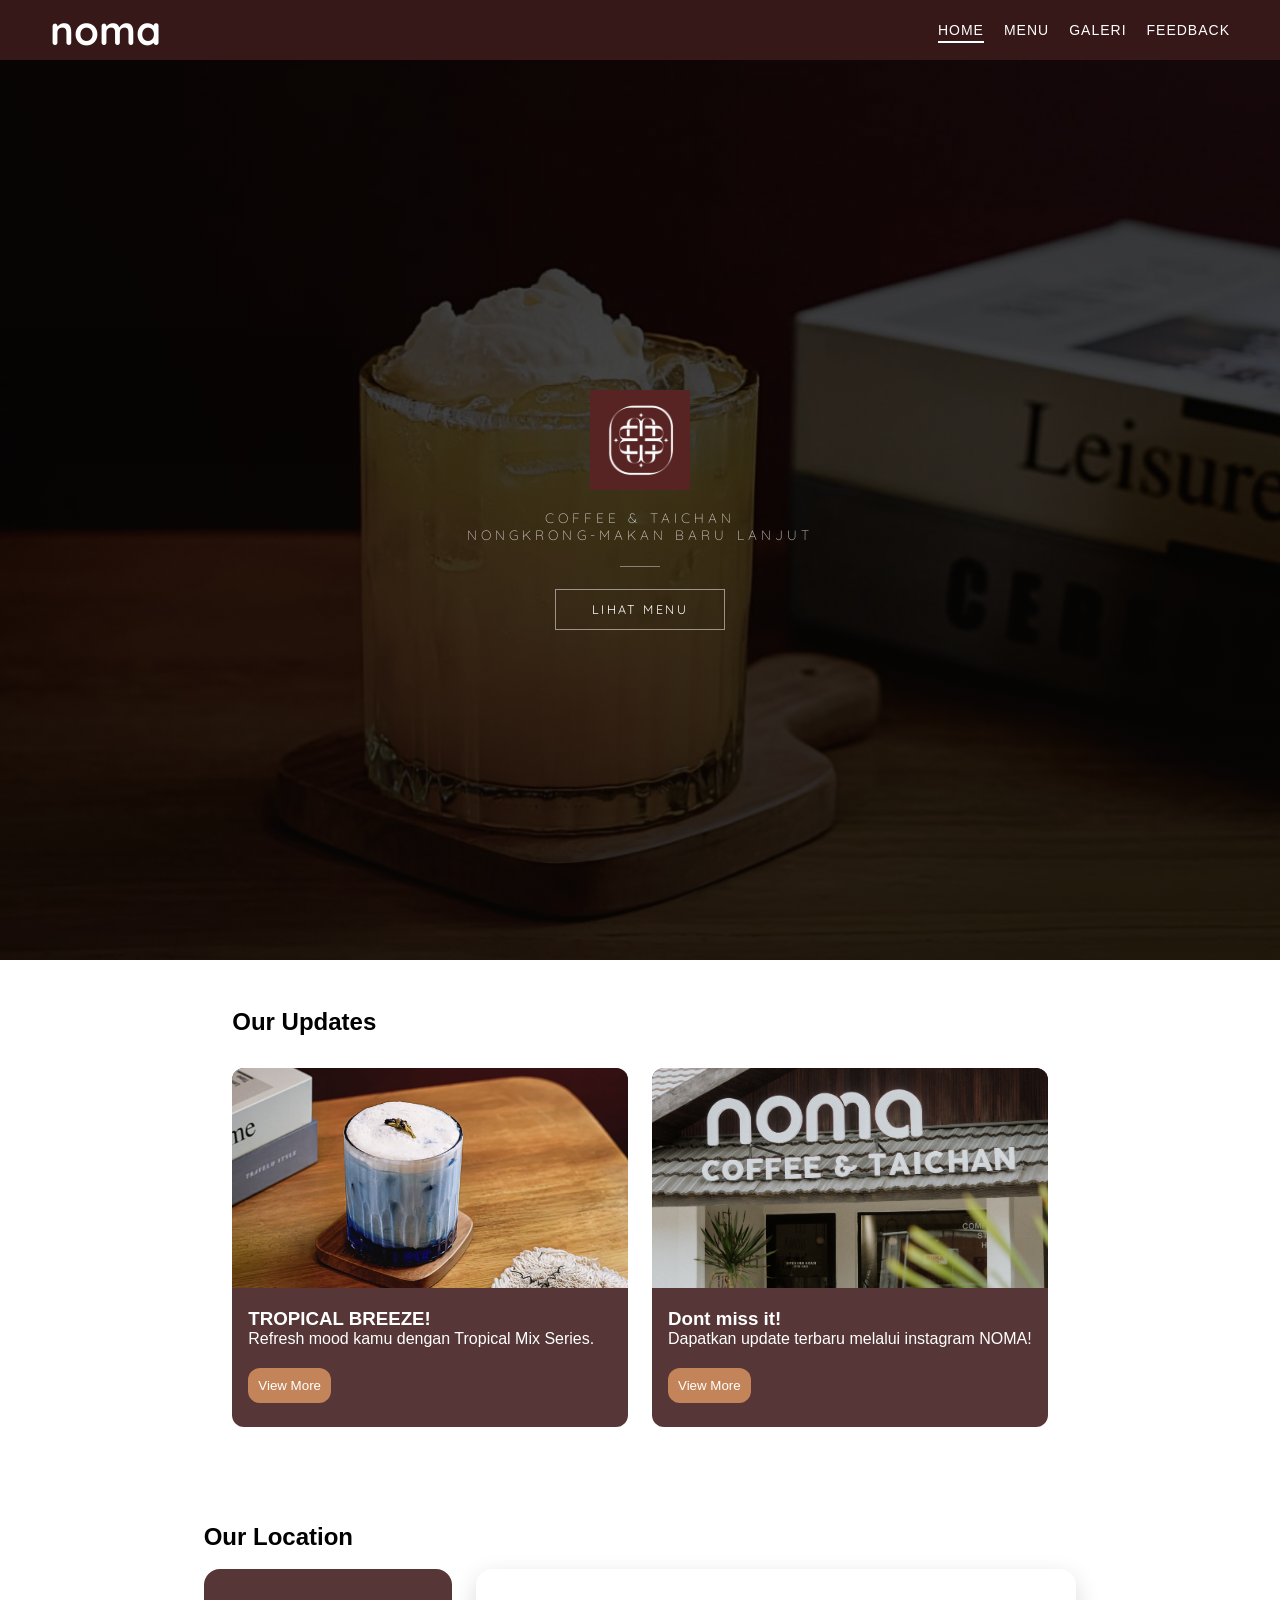
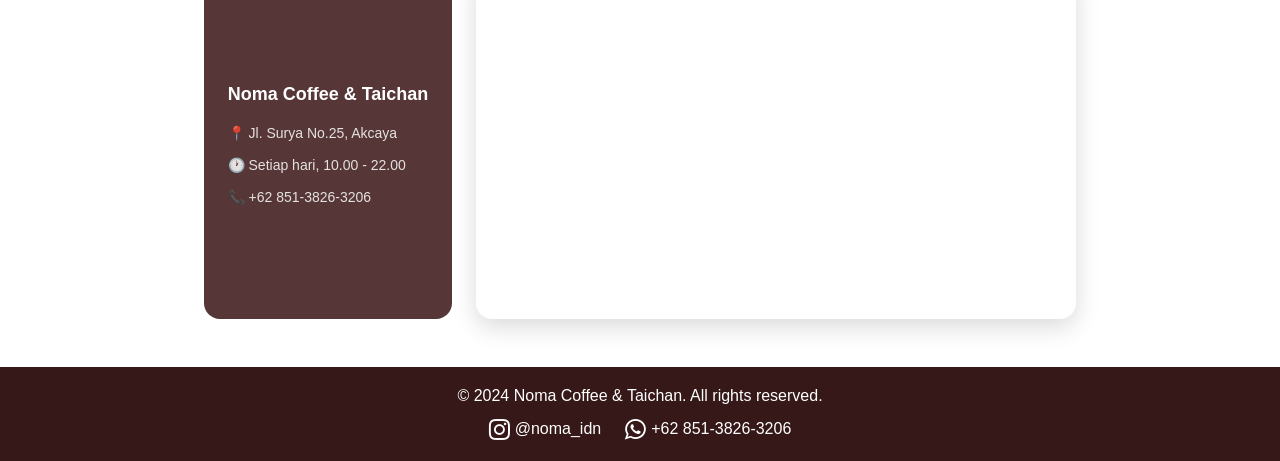
==== index.html @ 1a9ff08d "initial commit" ====
<!DOCTYPE html>
<html lang="en">
<head>
    <meta charset="UTF-8">
    <meta name="viewport" content="width=device-width, initial-scale=1.0">
    <title>Home — Noma Coffee & Taichan</title>
    <link rel="stylesheet" href="/css/Homepage.css">
    <link href="https://fonts.googleapis.com/css2?family=Quicksand:wght@300..700&display=swap" rel="stylesheet">
    <link rel="stylesheet" href="https://cdnjs.cloudflare.com/ajax/libs/font-awesome/4.7.0/css/font-awesome.min.css">
</head>

<body>
    <nav class="navbar">
        <div class="logo">
            <a href="index.html" class="logo-text">noma</a>
        </div>
        <ul class="menu">
            <li><a href="index.html" class="active-page" id="home">HOME</a></li>
            <li><a href="Menu.html" id="menu">MENU</a></li>
            <li><a href="Galery.html" id="galery">GALERI</a></li>
            <li><a href="Feedback.html" id="feedback">FEEDBACK</a></li>
        </ul>
    </nav>
    <section id="opening">
        <div class="slide active"><img src="../Aset/IMG-Opening/IMG-Opening1.jpeg" class="opening"></div>
        <div class="slide"><img src="../Aset/IMG-Opening/IMG-Opening2.jpeg" class="opening"></div>
        <div class="slide"><img src="../Aset/IMG-Opening/IMG-Opening3.jpeg" class="opening"></div>
        <div class="slide"><img src="../Aset/IMG-Opening/IMG-Opening4.jpeg" class="opening"></div>
        <div class="slide"><img src="../Aset/IMG-Opening/IMG-Opening5.jpeg" class="opening"></div>

        <div class="opening-overlay"></div>

        <div class="opening-content">
            <img src="../Aset/Logo.png" class="opening-logo" alt="Noma Coffee & Taichan">
            <p class="opening-tagline">Coffee &amp; Taichan</p>
            <p class="opening-tagline">NOngkrong-Makan baru lanjut</p>
            <div class="opening-divider"></div>
            <a href="../Menu/Menu.html" class="opening-cta">Lihat Menu</a>
        </div>
    </section>

    <section id="updates">
        <div class="container">
            <h2>Our Updates</h2>

            <div class="news-grid">
                <article class="card card-featured">
                    <img src="../Aset/IMG-Opening/IMG-Opening3.jpeg" alt="">
                    <div class="card-body">
                        <h3>TROPICAL BREEZE!</h3> 
                        <p>Refresh mood kamu dengan Tropical Mix Series.</p> 
                        <button class="btn" onclick="location.href='../Menu/Menu.html'">View More</button>
                    </div>  
                </article>
                <article class="card card-featured">
                    <img src="../Aset/DIT07999.jpg" alt="">
                    <div class="card-body">
                        <h3>Dont miss it!</h3> 
                        <p>Dapatkan update terbaru melalui instagram NOMA!</p>
                        <button class="btn" onclick="window.open('https://www.instagram.com/noma_idn/', '_blank')">View More</button>
                    </div>  
                </article>
            </div>
        </div>
    </section>

    <section id="location">
        <div class="container">
            <h2>Our Location</h2><br>
            <div class="map-wrapper">
                <div class="map-info">
                    <h3>Noma Coffee & Taichan</h3>
                    <p>📍 Jl. Surya No.25, Akcaya</p>
                    <p>🕐 Setiap hari, 10.00 - 22.00</p>
                    <p>📞 +62 851-3826-3206</p>
                </div>
                <iframe src="https://www.google.com/maps/embed?pb=!1m18!1m12!1m3!1d3989.8169103978153!2d109.32855907521426!3d-0.04816839995134646!2m3!1f0!2f0!3f0!3m2!1i1024!2i768!4f13.1!3m3!1m2!1s0x2e1d5900439c887d%3A0xdb4344cf264f727d!2sNoma%20Coffee%20%26%20Taichan!5e0!3m2!1sen!2sid!4v1777442692092!5m2!1sen!2sid" width="600" height="450" style="border:0;" allowfullscreen="" loading="lazy" referrerpolicy="no-referrer-when-downgrade">
                </iframe>
            </div>
        </div>
    </section>

    <footer>
        <label>&copy; 2024 Noma Coffee & Taichan. All rights reserved.</label><br>
        <div class="sosmed-grup">
        <a class="sosmed" href="https://www.instagram.com/noma_idn/" target="_blank"> 
            <i class="fa fa-instagram" style="font-size:24px"></i>@noma_idn</a>
        <a class="sosmed" href="https://web.whatsapp.com/send/?phone=%2B6285138263206&text&type=phone_number&app_absent=0" target="_blank"> 
            <i class="fa fa-whatsapp" style="font-size:24px"></i>+62 851-3826-3206</a>
        </div>    
    </footer>
    <script src="/javascript/Homepage.js"></script>
</body>
</html>
---- css/Homepage.css ----
* {
  margin: 0;
  padding: 0;
  box-sizing: border-box;
  font-family: sans-serif;
}

body {
    min-height: 100vh;
    display: flex;
    flex-direction: column;
    background-color: white;
}
footer {
    text-align: center;
    background-color: #361818;
    color: white;
    padding: 20px;
    margin-top: auto;
}

.sosmed-grup {
    display: flex;
    justify-content: center;
    align-items: center;
    gap: 24px;
    margin-top: 12px;
}

.sosmed {
    display: flex;
    align-items: center;
    gap: 5px;
    color: white;
}

a{
    text-decoration: none;
    color: white;
}

footer .sosmed{
    display: flex;
    justify-content: center;
    align-items: center;
    gap: 5px;
}

.navbar {
  display: flex;
  justify-content: space-between;
  align-items: center;
  padding: 0px 50px ;
  height: 60px;
  background-color: #361818;
  position: sticky;
  width: 100%;
  top: 0;
  left: 0;
  overflow: hidden;
  text-decoration: none;
  z-index: 100;
}

.logo-text {
    font-family: Quicksand, sans-serif;
    color: white;
    font-size: 40px;
    font-weight: bold;
    text-decoration: none;
}

.btn {
    margin-top: 10px;
    padding: 10px 10px;
    background-color: #C4845A;
    color: white;
    border: none;
    border-radius: 12px;
    cursor: pointer;
}

.btn:hover {
  background: #A8663E;
  box-shadow: 0 4px 12px rgba(164, 100, 58, 0.4);
  transform: translateY(-1px);
}

.menu {
    list-style: none;
    display: flex;
    gap: 20px;
}

.menu li a {
    text-decoration: none;
    color: white;
    font-size: 14px;
    transition: 0.3s;
    letter-spacing: 1px;
}

.menu li a:hover {
    color: rgb(113, 26, 26);
}

.menu li a.active-page {
    border-bottom: 2px solid white;
    padding-bottom: 3px;
}

#opening {
    position: relative;
    width: 100%;
    height: 100vh;
    overflow: hidden;
    background-color: #000;
}

#opening .slide {
    position: absolute;
    inset: 0;
    opacity: 0;
    transition: opacity 0.5s ease;
}

#opening .slide.active {
    opacity: 1;
}

#opening .opening {
    width: 100%;
    height: 100%;
    object-fit: cover;
    display: block;
    opacity: 0.3;
}

.opening-overlay {
    position: absolute;
    inset: 0;
    background: linear-gradient(
        to bottom,
        rgba(10,7,5,0.25) 0%,
        rgba(10,7,5,0.10) 40%,
        rgba(10,7,5,0.55) 100%
    );
    z-index: 2;
}

.opening-content {
    position: absolute;
    inset: 0;
    z-index: 3;
    display: flex;
    flex-direction: column;
    align-items: center;
    justify-content: center;
    text-align: center;
    padding: 2rem;
}

.opening-logo {
    width: 100px;
    filter: brightness(1);
    margin-bottom: 1.2rem;
    transform: translateY(12px);
    animation: openingFadeUp 1s ease 0.3s forwards;
}

.opening-tagline {
    font-family: 'Quicksand', sans-serif;
    font-weight: 300;
    font-size: 0.85rem;
    letter-spacing: 0.3em;
    text-transform: uppercase;
    color: rgba(255, 255, 255, 0.75);
    opacity: 1;
    transform: translateY(10px);
    animation: openingFadeUp 1s ease 0.55s forwards;
}

.opening-divider {
    width: 40px;
    height: 1px;
    background: rgba(255, 255, 255, 0.4);
    margin: 1.4rem auto;
    opacity: 1;
    animation: openingFadeUp 1s ease 0.75s forwards;
}

.opening-cta {
    font-family: 'Quicksand', sans-serif;
    font-weight: 400;
    font-size: 0.78rem;
    letter-spacing: 0.2em;
    text-transform: uppercase;
    color: #fff;
    text-decoration: none;
    border: 1px solid rgba(255, 255, 255, 0.5);
    padding: 0.75rem 2.2rem;
    transition: background 0.2s, border-color 0.2s;
    opacity: 1;
    animation: openingFadeUp 1s ease 0.95s forwards;
}

.opening-cta:hover {
    background: rgba(255, 255, 255, 0.12);
    border-color: rgba(255, 255, 255, 0.9);
}

@keyframes openingFadeUp {
    to {
        transform: translateY(0);
    }
}

.container{
  padding: 48px;
  
}
.container h2{
    color: black;
}

#updates, #location{
  color: #000;
  max-width: 1200px;
  margin: 0 auto;
  padding: 0 80px;
}

.news-grid {
  display: grid;
  grid-template-columns: repeat(2, 1fr);
  gap: 24px;
  margin-top: 32px;
}

.card img {
    width: 100%;
    height: 220px;
    object-fit: cover;
}

.card {
    color: white;
    background: rgb(86, 54, 54);
    border-radius: 12px;
    overflow: hidden;
}

.card-body {
    padding: 16px 16px 24px 16px;
}

.card-body p {
    margin-bottom: 10px;
}

.map-wrapper {
    display: flex;
    gap: 24px;
    align-items: stretch;
}

.map-info {
    background: rgb(86, 54, 54);
    color: white;
    border-radius: 16px;
    padding: 24px;
    min-width: 220px;
    display: flex;
    flex-direction: column;
    justify-content: center;
    gap: 16px;
}

.map-info h3 {
    font-size: 18px;
    font-weight: 600;
    margin-bottom: 4px;
}

.map-info p {
    font-size: 14px;
    color: rgba(255,255,255,0.85);
}

.map-wrapper iframe {
    flex: 1;
    height: 350px;
    border-radius: 16px;
    border: none;
    box-shadow: 0 8px 24px rgba(0,0,0,0.15);
}
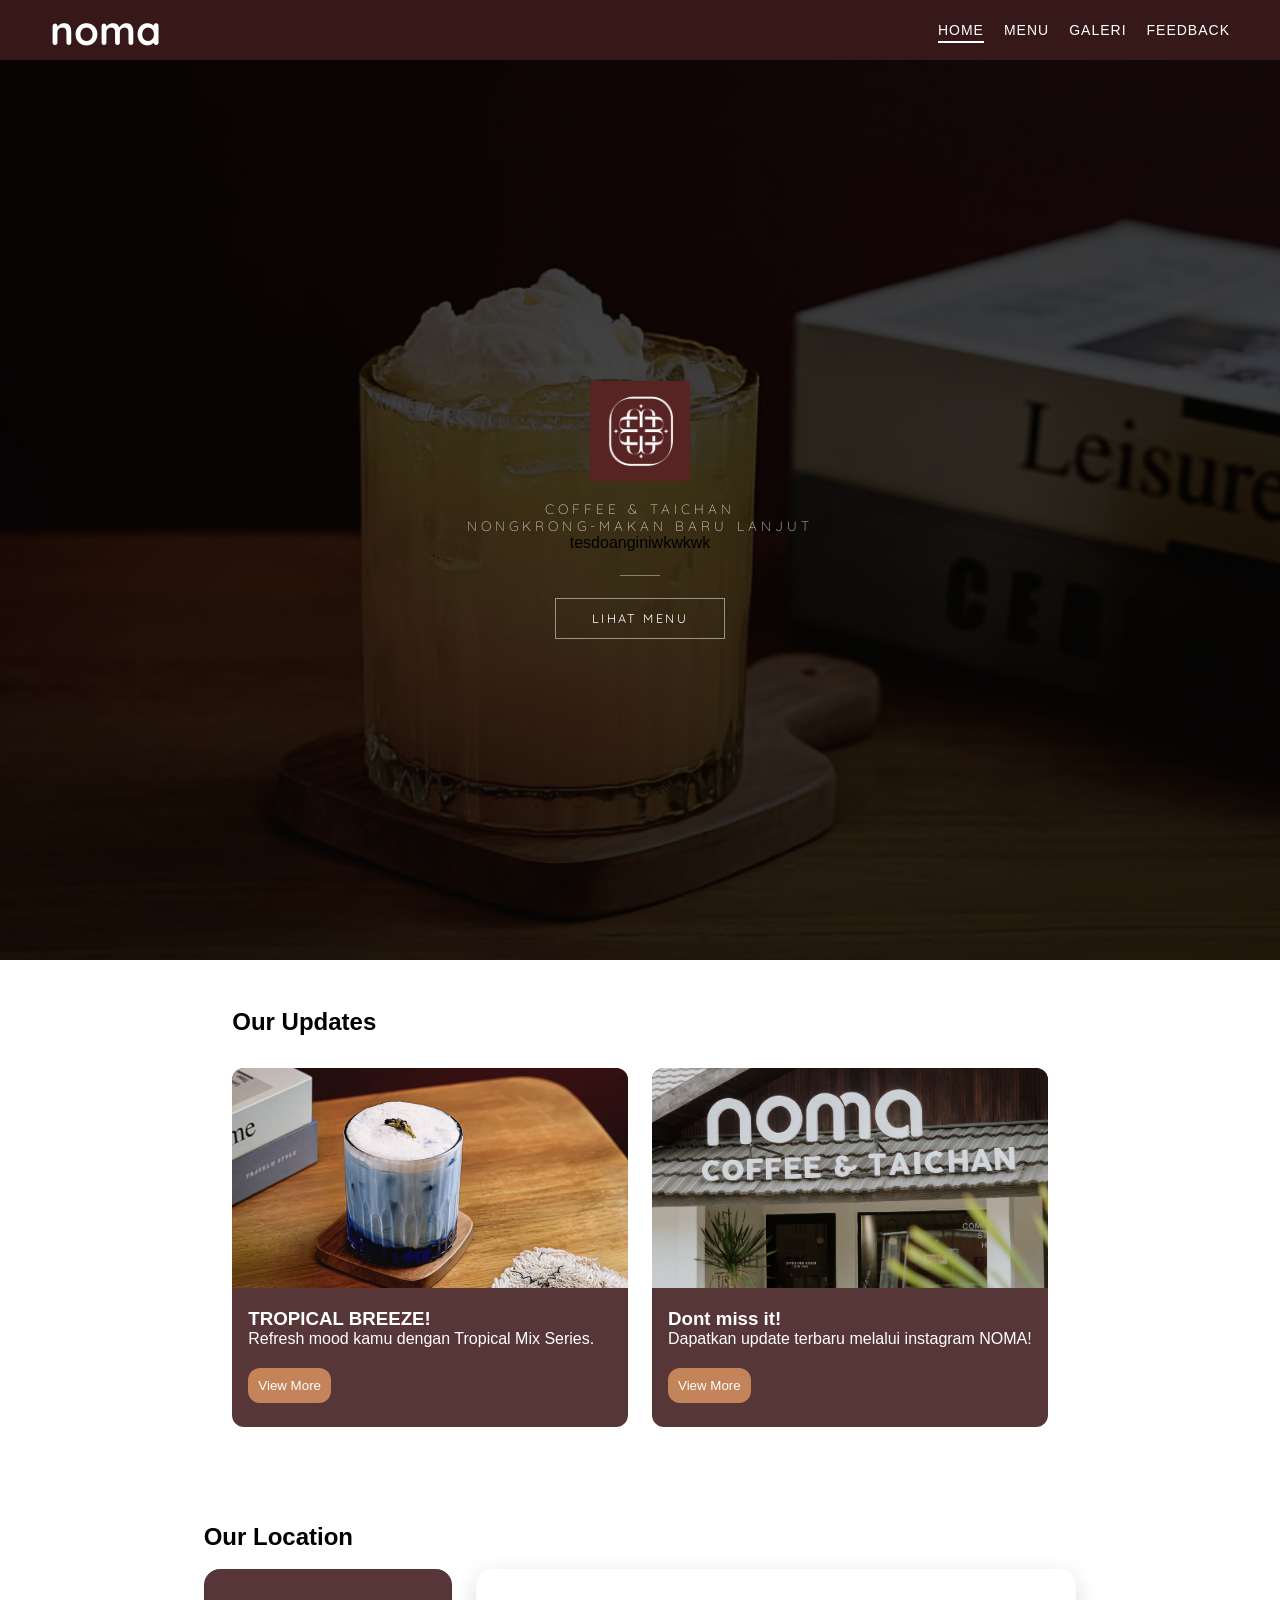
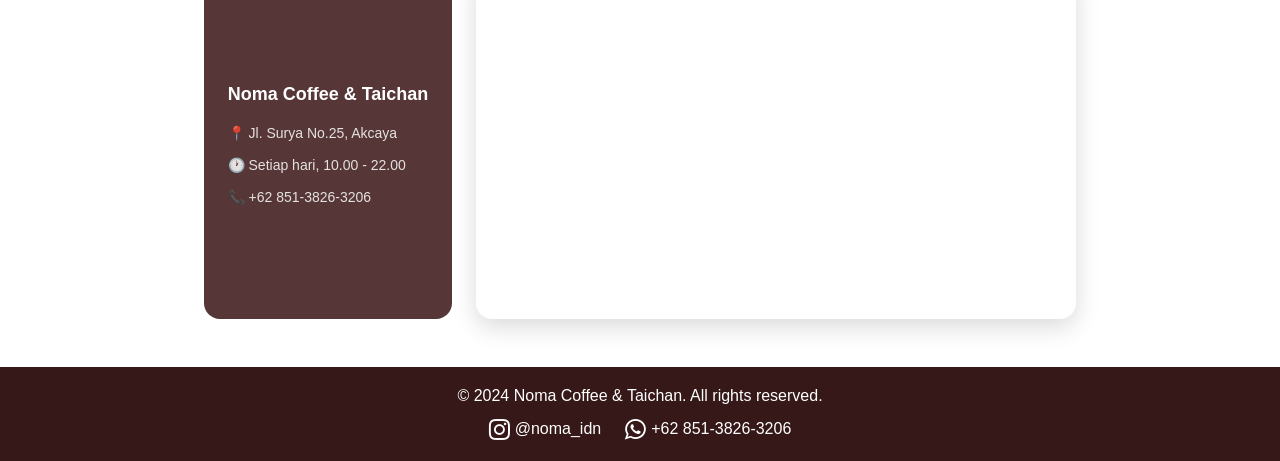
==== commit 597c1daa: "tes" ====
--- a/index.html
+++ b/index.html
@@ -34,6 +34,7 @@
             <img src="../Aset/Logo.png" class="opening-logo" alt="Noma Coffee & Taichan">
             <p class="opening-tagline">Coffee &amp; Taichan</p>
             <p class="opening-tagline">NOngkrong-Makan baru lanjut</p>
+            <p>tesdoanginiwkwkwk</p>
             <div class="opening-divider"></div>
             <a href="../Menu/Menu.html" class="opening-cta">Lihat Menu</a>
         </div>
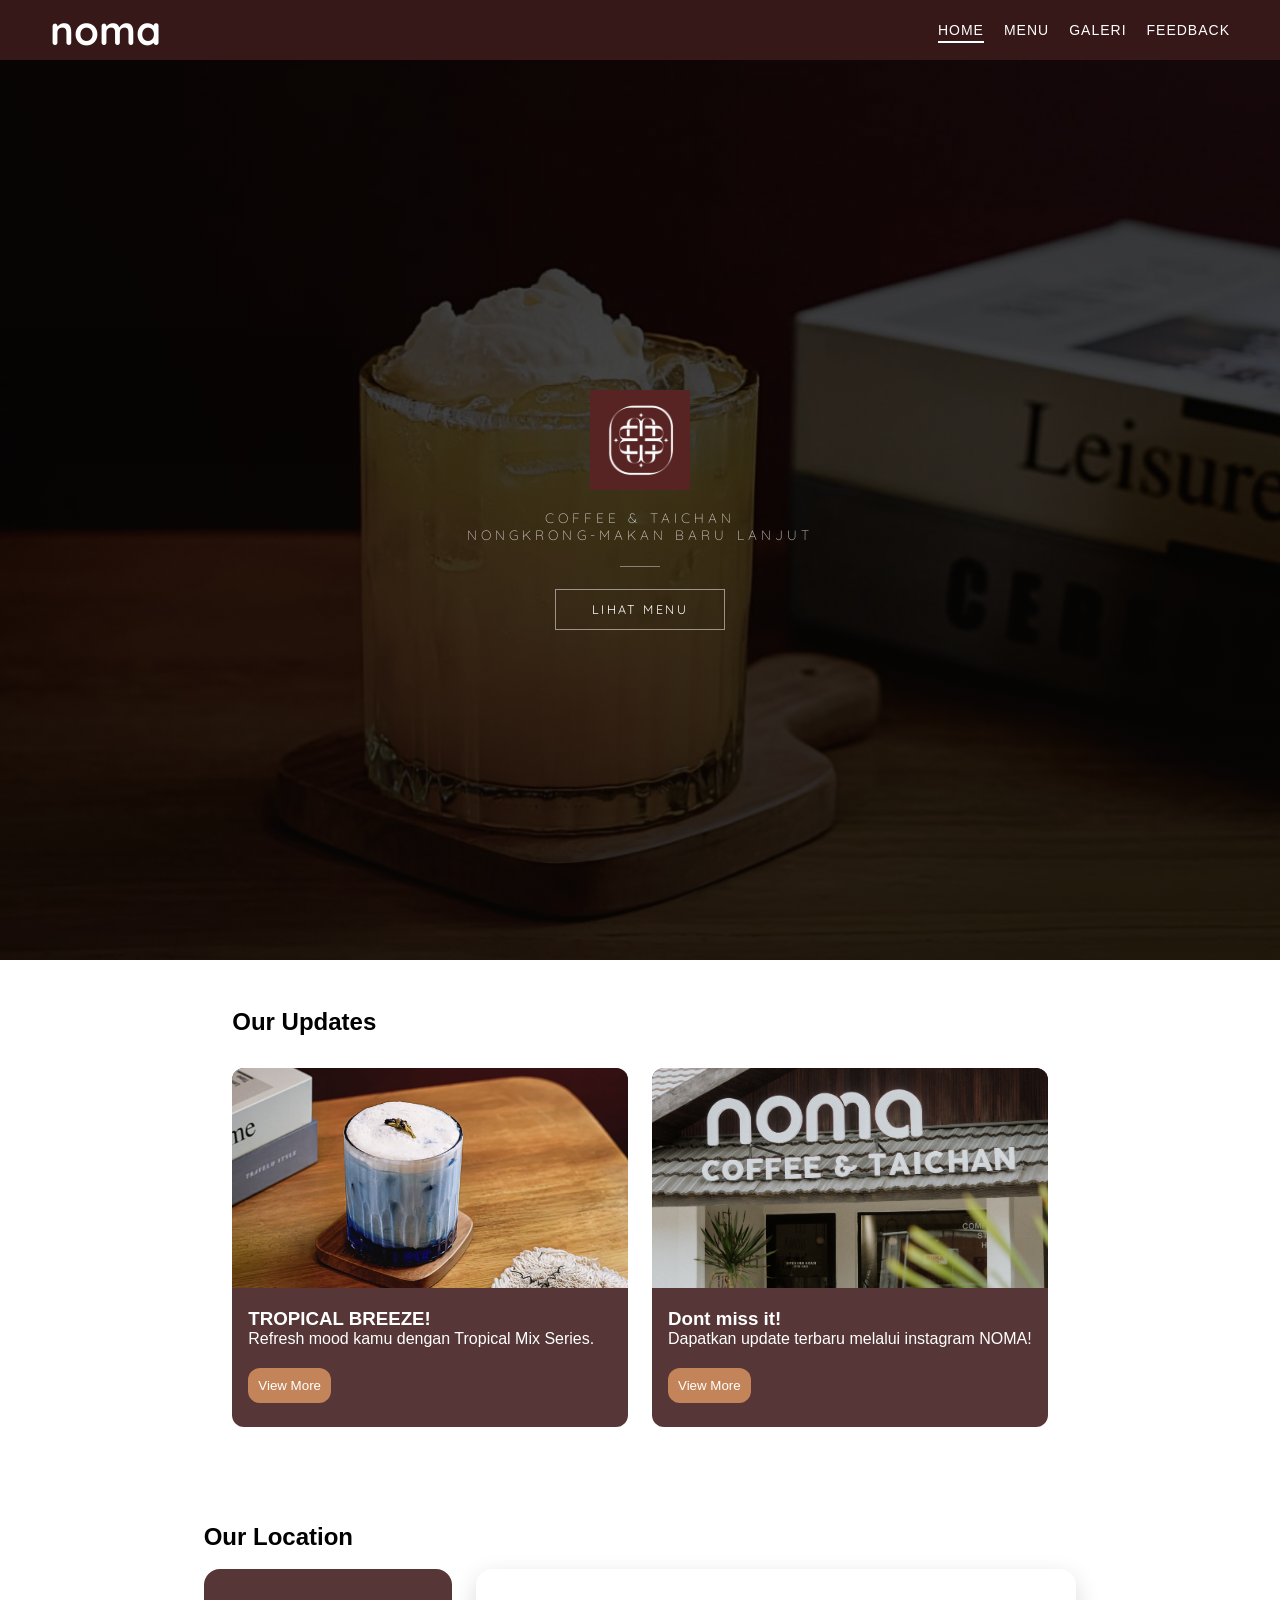
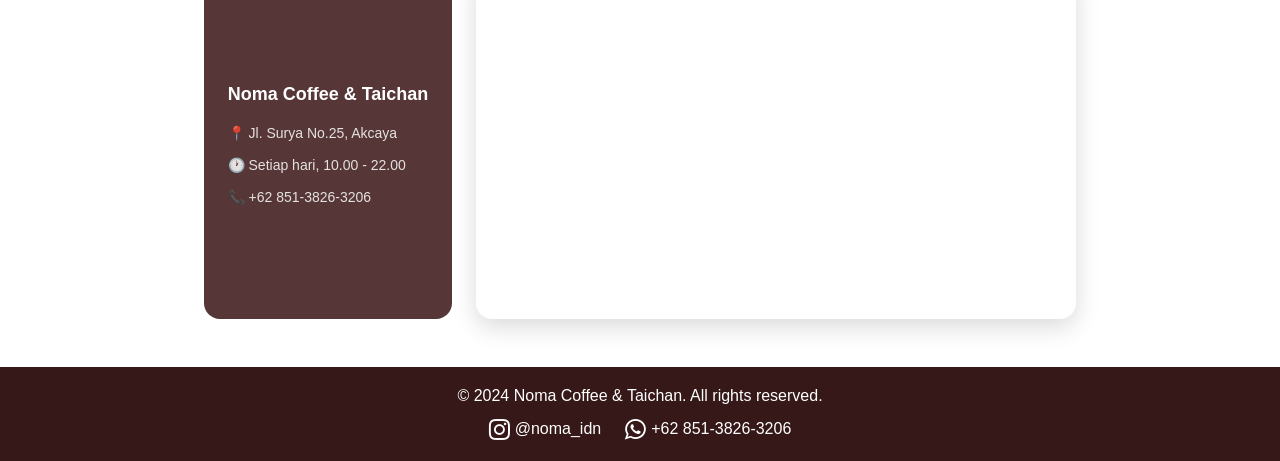
==== commit 624b0177: "tes hapus" ====
--- a/index.html
+++ b/index.html
@@ -34,7 +34,6 @@
             <img src="../Aset/Logo.png" class="opening-logo" alt="Noma Coffee & Taichan">
             <p class="opening-tagline">Coffee &amp; Taichan</p>
             <p class="opening-tagline">NOngkrong-Makan baru lanjut</p>
-            <p>tesdoanginiwkwkwk</p>
             <div class="opening-divider"></div>
             <a href="../Menu/Menu.html" class="opening-cta">Lihat Menu</a>
         </div>
